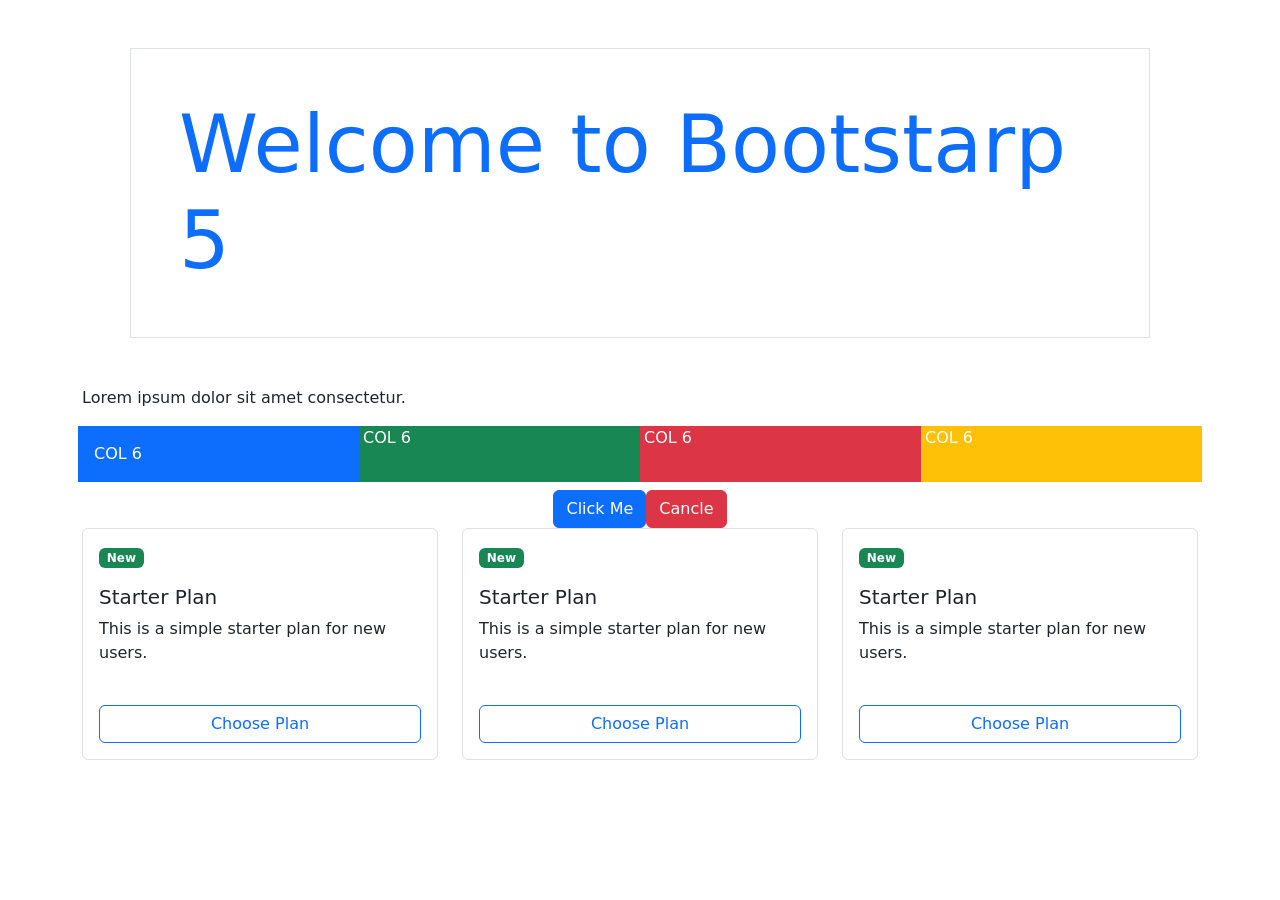
==== bootstrap/index.html @ 9d6a8eee "Add initial Bootstrap 5 HTML template with responsive layout and starter plans" ====
<!doctype html>
<html lang="en">

<head>
  <meta charset="UTF-8" />
  <meta name="viewport" content="width=device-width, initial-scale=1.0" />
  <title>INDEX</title>
  <link href="https://cdn.jsdelivr.net/npm/bootstrap@5.3.8/dist/css/bootstrap.min.css" rel="stylesheet"
    integrity="sha384-sRIl4kxILFvY47J16cr9ZwB07vP4J8+LH7qKQnuqkuIAvNWLzeN8tE5YBujZqJLB" crossorigin="anonymous" />
</head>

<body>
  <div class="container">
    <h1 class="display-1 m-5 p-5 border text-primary">
      Welcome to Bootstarp 5
    </h1>
    <p>Lorem ipsum dolor sit amet consectetur.</p>

    <div class="row g-2">
      <div class="p-3 col-6 col-md-3 bg-primary text-white">COL 6</div>
      <div class="col-6 col-md-3 bg-success text-white">COL 6</div>
      <div class="col-6 col-md-3 bg-danger text-white">COL 6</div>
      <div class="col-6 col-md-3 bg-warning text-white">COL 6</div>
      <div class="col-12 justify-content-center d-flex">
        <button class="btn btn-primary">Click Me</button>
        <button class="btn btn-danger">Cancle</button>
      </div>
    </div>

    <div class="row">
      <div class="col-12 col-md-6 col-lg-4">
        <div class="card border h-100">
          <div class="card-body">
            <span class="badge bg-success">New</span>
            <h2 class="h5 mt-3">Starter Plan</h2>
            <p class="">This is a simple starter plan for new users.</p>
            <img
              src="https://images.unsplash.com/photo-1626808642875-0aa545482dfb?w=700&auto=format&fit=crop&q=60&ixlib=rb-4.1.0&ixid=M3wxMjA3fDB8MHxzZWFyY2h8Mnx8ZnJlZSUyMGltYWdlc3xlbnwwfHwwfHx8MA%3D%3D"
              alt="" class="img-fluid rounded mb-3" />
            <button class="btn btn-outline-primary w-100">Choose Plan</button>
          </div>
        </div>
      </div>
      <div class="col-12 col-md-6 col-lg-4">
        <div class="card border h-100">
          <div class="card-body">
            <span class="badge bg-success">New</span>
            <h2 class="h5 mt-3">Starter Plan</h2>
            <p class="">This is a simple starter plan for new users.</p>
            <img
              src="https://images.unsplash.com/photo-1626808642875-0aa545482dfb?w=700&auto=format&fit=crop&q=60&ixlib=rb-4.1.0&ixid=M3wxMjA3fDB8MHxzZWFyY2h8Mnx8ZnJlZSUyMGltYWdlc3xlbnwwfHwwfHx8MA%3D%3D"
              alt="" class="img-fluid rounded mb-3" />
            <button class="btn btn-outline-primary w-100">Choose Plan</button>
          </div>
        </div>
      </div>
      <div class="col-12 col-md-6 col-lg-4">
        <div class="card border h-100">
          <div class="card-body">
            <span class="badge bg-success">New</span>
            <h2 class="h5 mt-3">Starter Plan</h2>
            <p class="">This is a simple starter plan for new users.</p>
            <img
              src="https://images.unsplash.com/photo-1626808642875-0aa545482dfb?w=700&auto=format&fit=crop&q=60&ixlib=rb-4.1.0&ixid=M3wxMjA3fDB8MHxzZWFyY2h8Mnx8ZnJlZSUyMGltYWdlc3xlbnwwfHwwfHx8MA%3D%3D"
              alt="" class="img-fluid rounded mb-3" />
            <button class="btn btn-outline-primary w-100">Choose Plan</button>
          </div>
        </div>
      </div>
    </div>



  </div>

  <script src="https://cdn.jsdelivr.net/npm/bootstrap@5.3.8/dist/js/bootstrap.bundle.min.js"
    integrity="sha384-FKyoEForCGlyvwx9Hj09JcYn3nv7wiPVlz7YYwJrWVcXK/BmnVDxM+D2scQbITxI"
    crossorigin="anonymous"></script>
</body>

</html>
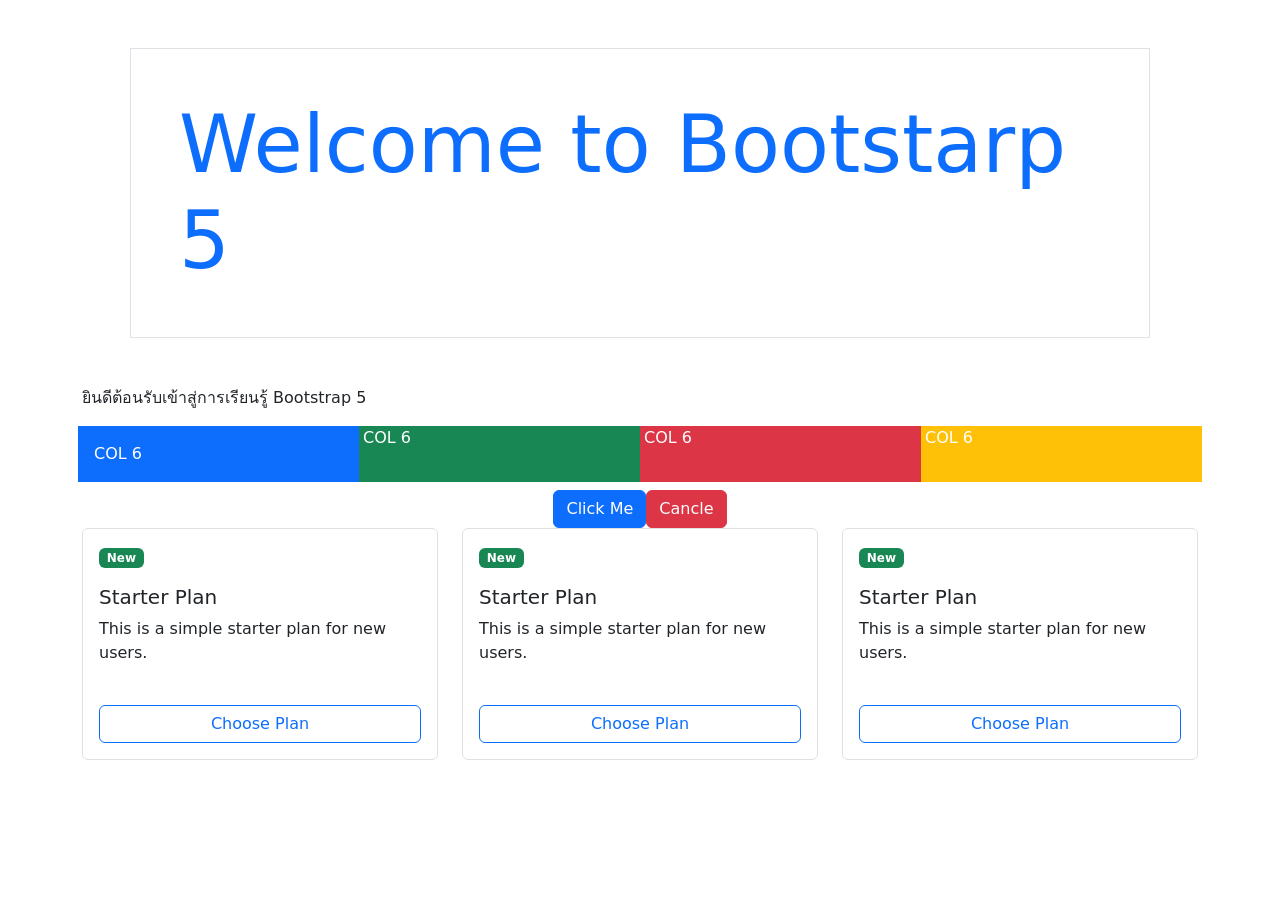
==== commit 29e18950: "Update welcome message to include Thai greeting for Bootstrap 5 learning" ====
--- a/bootstrap/index.html
+++ b/bootstrap/index.html
@@ -14,7 +14,7 @@
     <h1 class="display-1 m-5 p-5 border text-primary">
       Welcome to Bootstarp 5
     </h1>
-    <p>Lorem ipsum dolor sit amet consectetur.</p>
+    <p>ยินดีต้อนรับเข้าสู่การเรียนรู้ Bootstrap 5</p>
 
     <div class="row g-2">
       <div class="p-3 col-6 col-md-3 bg-primary text-white">COL 6</div>
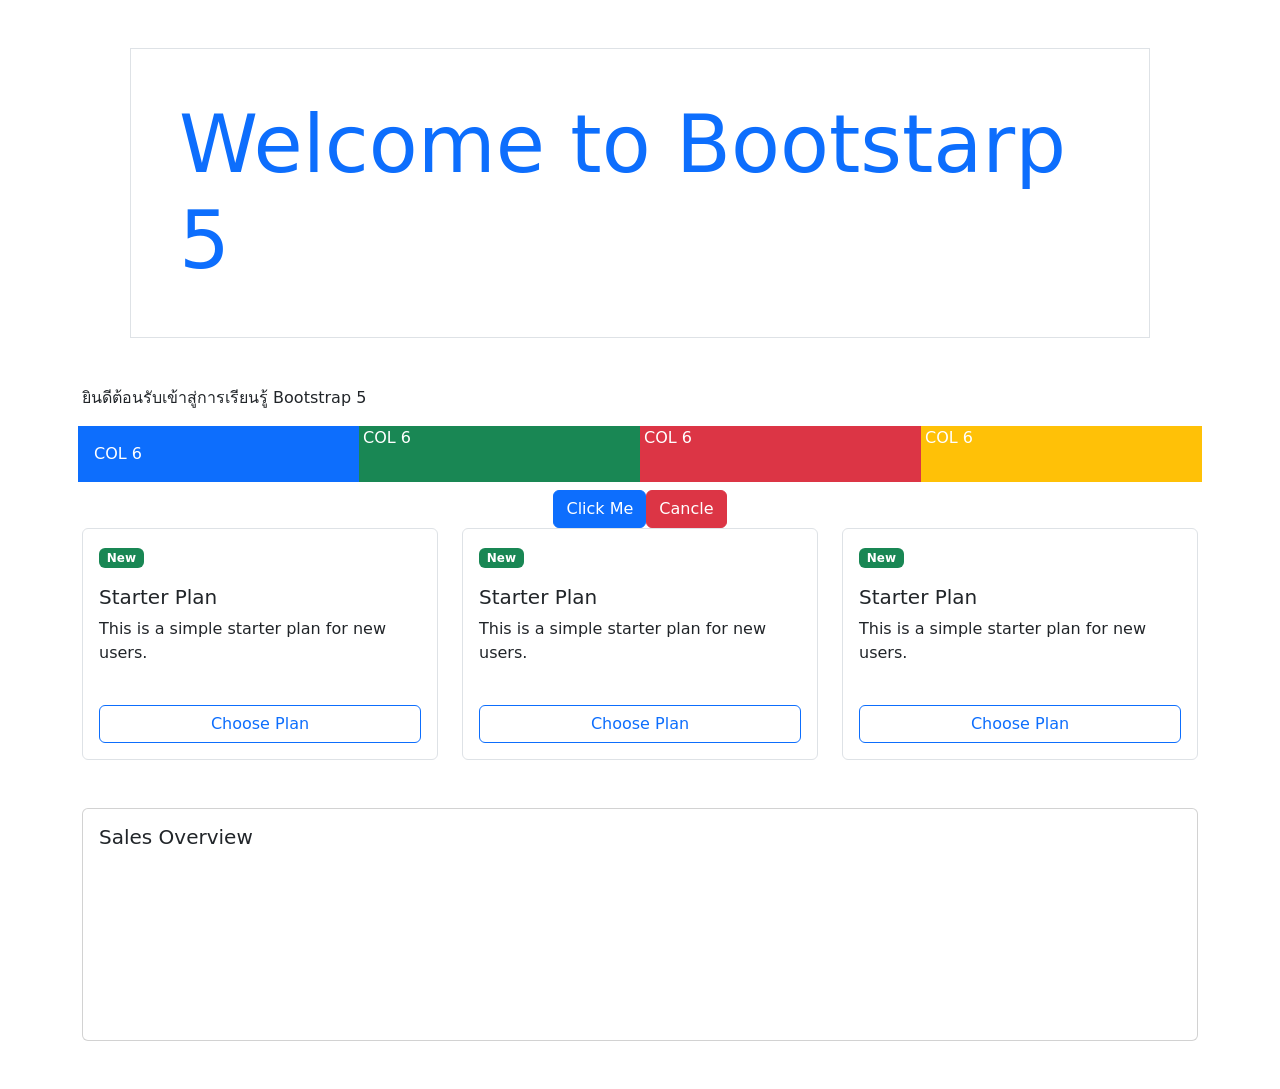
==== commit f8b86d94: "Add sales overview chart to index.html with Chart.js integration" ====
--- a/bootstrap/index.html
+++ b/bootstrap/index.html
@@ -69,9 +69,44 @@
       </div>
     </div>
 
-
+    <div class="row my-5">
+      <div class="col-12">
+        <div class="card">
+          <div class="card-body" style="min-height:160px;">
+              <h3 class="h5">Sales Overview</h3>
+              <canvas id="myChart" style="height:160px;" aria-label="Sales chart" role="img"></canvas>
+            </div>
+        </div>
+      </div>
+    </div>
 
   </div>
+
+  <script src="https://cdn.jsdelivr.net/npm/chart.js"></script>
+  <script>
+    const ctx = document.getElementById('myChart').getContext('2d');
+    new Chart(ctx, {
+      type: 'bar',
+      data: {
+        labels: ['Jan','Feb','Mar','Apr','May','Jun','Jul'],
+        datasets: [{
+          label: 'Sales',
+          data: [12,19,3,5,2,3,9],
+          backgroundColor: 'rgba(54, 162, 235, 0.8)',
+          borderColor: 'rgba(54, 162, 235, 1)',
+          borderWidth: 1
+        }]
+      },
+      options: {
+        responsive: true,
+        maintainAspectRatio: true,
+        animation: false,
+        scales: {
+          y: { beginAtZero: true }
+        }
+      }
+    });
+  </script>
 
   <script src="https://cdn.jsdelivr.net/npm/bootstrap@5.3.8/dist/js/bootstrap.bundle.min.js"
     integrity="sha384-FKyoEForCGlyvwx9Hj09JcYn3nv7wiPVlz7YYwJrWVcXK/BmnVDxM+D2scQbITxI"
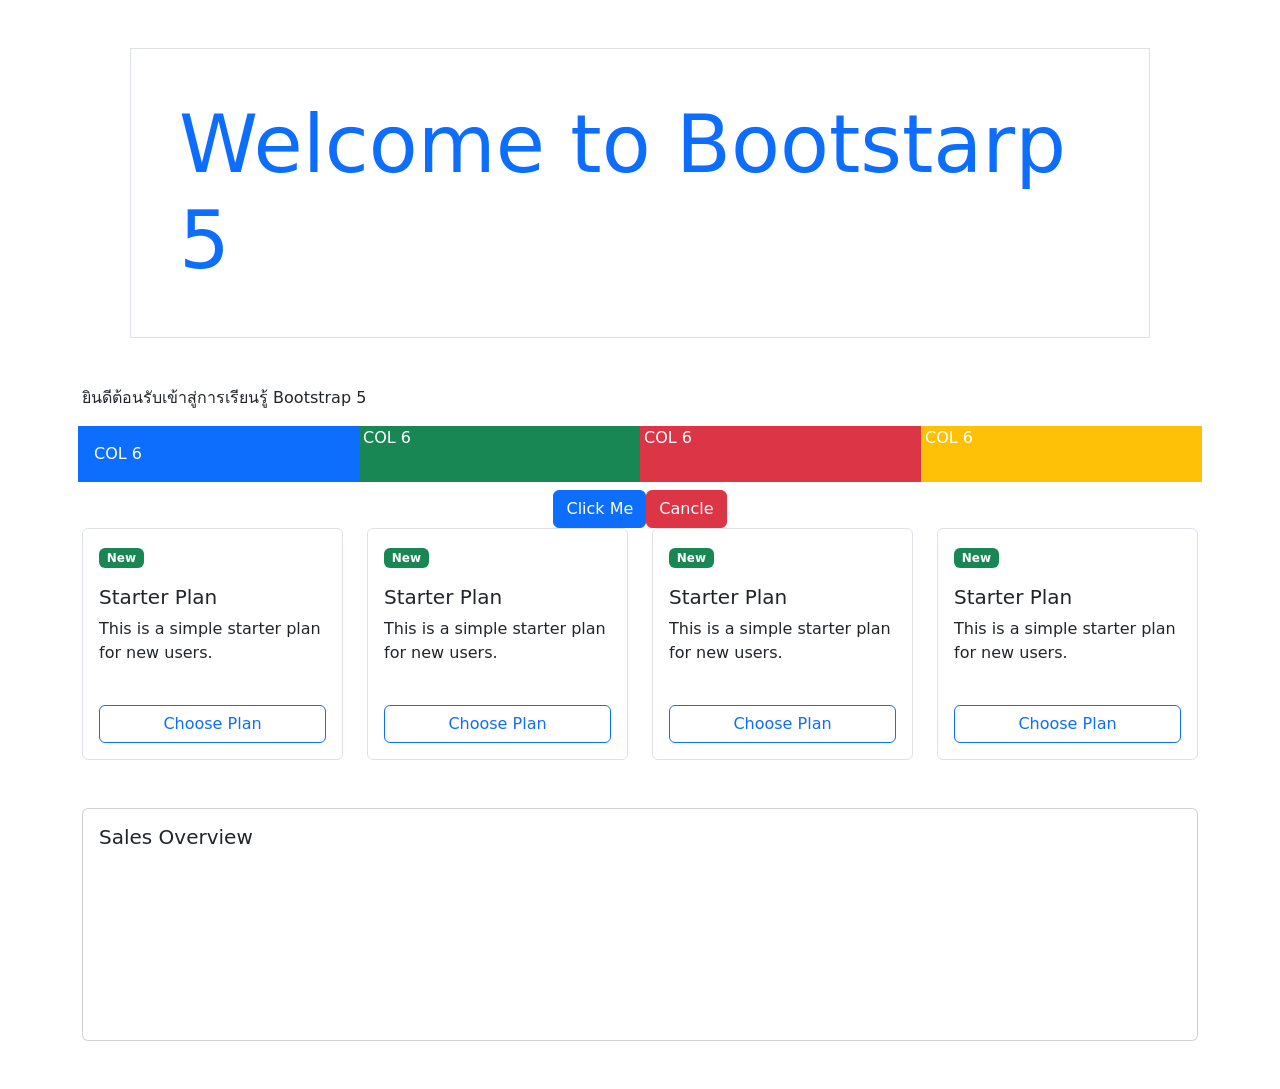
==== commit 090668c5: "Refactor index.html structure for improved readability and organization" ====
--- a/bootstrap/index.html
+++ b/bootstrap/index.html
@@ -2,115 +2,128 @@
 <html lang="en">
 
 <head>
-  <meta charset="UTF-8" />
-  <meta name="viewport" content="width=device-width, initial-scale=1.0" />
-  <title>INDEX</title>
-  <link href="https://cdn.jsdelivr.net/npm/bootstrap@5.3.8/dist/css/bootstrap.min.css" rel="stylesheet"
-    integrity="sha384-sRIl4kxILFvY47J16cr9ZwB07vP4J8+LH7qKQnuqkuIAvNWLzeN8tE5YBujZqJLB" crossorigin="anonymous" />
+    <meta charset="UTF-8" />
+    <meta name="viewport" content="width=device-width, initial-scale=1.0" />
+    <title>INDEX</title>
+    <link href="https://cdn.jsdelivr.net/npm/bootstrap@5.3.8/dist/css/bootstrap.min.css" rel="stylesheet"
+        integrity="sha384-sRIl4kxILFvY47J16cr9ZwB07vP4J8+LH7qKQnuqkuIAvNWLzeN8tE5YBujZqJLB" crossorigin="anonymous" />
 </head>
 
 <body>
-  <div class="container">
-    <h1 class="display-1 m-5 p-5 border text-primary">
-      Welcome to Bootstarp 5
-    </h1>
-    <p>ยินดีต้อนรับเข้าสู่การเรียนรู้ Bootstrap 5</p>
+    <div class="container">
+        <h1 class="display-1 m-5 p-5 border text-primary">
+            Welcome to Bootstarp 5
+        </h1>
+        <p>ยินดีต้อนรับเข้าสู่การเรียนรู้ Bootstrap 5</p>
 
-    <div class="row g-2">
-      <div class="p-3 col-6 col-md-3 bg-primary text-white">COL 6</div>
-      <div class="col-6 col-md-3 bg-success text-white">COL 6</div>
-      <div class="col-6 col-md-3 bg-danger text-white">COL 6</div>
-      <div class="col-6 col-md-3 bg-warning text-white">COL 6</div>
-      <div class="col-12 justify-content-center d-flex">
-        <button class="btn btn-primary">Click Me</button>
-        <button class="btn btn-danger">Cancle</button>
-      </div>
+        <div class="row g-2">
+            <div class="p-3 col-6 col-md-3 bg-primary text-white">COL 6</div>
+            <div class="col-6 col-md-3 bg-success text-white">COL 6</div>
+            <div class="col-6 col-md-3 bg-danger text-white">COL 6</div>
+            <div class="col-6 col-md-3 bg-warning text-white">COL 6</div>
+            <div class="col-12 justify-content-center d-flex">
+                <button class="btn btn-primary">Click Me</button>
+                <button class="btn btn-danger">Cancle</button>
+            </div>
+        </div>
+
+        <div class="row">
+            <div class="col-12 col-md-6 col-lg-3">
+                <div class="card border h-100">
+                    <div class="card-body">
+                        <span class="badge bg-success">New</span>
+                        <h2 class="h5 mt-3">Starter Plan</h2>
+                        <p class="">This is a simple starter plan for new users.</p>
+                        <img src="https://images.unsplash.com/photo-1626808642875-0aa545482dfb?w=700&auto=format&fit=crop&q=60&ixlib=rb-4.1.0&ixid=M3wxMjA3fDB8MHxzZWFyY2h8Mnx8ZnJlZSUyMGltYWdlc3xlbnwwfHwwfHx8MA%3D%3D"
+                            alt="" class="img-fluid rounded mb-3" />
+                        <button class="btn btn-outline-primary w-100">Choose Plan</button>
+                    </div>
+                </div>
+            </div>
+
+            <div class="col-12 col-md-6 col-lg-3">
+                <div class="card border h-100">
+                    <div class="card-body">
+                        <span class="badge bg-success">New</span>
+                        <h2 class="h5 mt-3">Starter Plan</h2>
+                        <p class="">This is a simple starter plan for new users.</p>
+                        <img src="https://images.unsplash.com/photo-1626808642875-0aa545482dfb?w=700&auto=format&fit=crop&q=60&ixlib=rb-4.1.0&ixid=M3wxMjA3fDB8MHxzZWFyY2h8Mnx8ZnJlZSUyMGltYWdlc3xlbnwwfHwwfHx8MA%3D%3D"
+                            alt="" class="img-fluid rounded mb-3" />
+                        <button class="btn btn-outline-primary w-100">Choose Plan</button>
+                    </div>
+                </div>
+            </div>
+
+            <div class="col-12 col-md-6 col-lg-3">
+                <div class="card border h-100">
+                    <div class="card-body">
+                        <span class="badge bg-success">New</span>
+                        <h2 class="h5 mt-3">Starter Plan</h2>
+                        <p class="">This is a simple starter plan for new users.</p>
+                        <img src="https://images.unsplash.com/photo-1626808642875-0aa545482dfb?w=700&auto=format&fit=crop&q=60&ixlib=rb-4.1.0&ixid=M3wxMjA3fDB8MHxzZWFyY2h8Mnx8ZnJlZSUyMGltYWdlc3xlbnwwfHwwfHx8MA%3D%3D"
+                            alt="" class="img-fluid rounded mb-3" />
+                        <button class="btn btn-outline-primary w-100">Choose Plan</button>
+                    </div>
+                </div>
+            </div>
+
+            <div class="col-12 col-md-6 col-lg-3">
+                <div class="card border h-100">
+                    <div class="card-body">
+                        <span class="badge bg-success">New</span>
+                        <h2 class="h5 mt-3">Starter Plan</h2>
+                        <p class="">This is a simple starter plan for new users.</p>
+                        <img src="https://images.unsplash.com/photo-1626808642875-0aa545482dfb?w=700&auto=format&fit=crop&q=60&ixlib=rb-4.1.0&ixid=M3wxMjA3fDB8MHxzZWFyY2h8Mnx8ZnJlZSUyMGltYWdlc3xlbnwwfHwwfHx8MA%3D%3D"
+                            alt="" class="img-fluid rounded mb-3" />
+                        <button class="btn btn-outline-primary w-100">Choose Plan</button>
+                    </div>
+                </div>
+            </div>
+
+        </div>
+
+        <div class="row my-5">
+            <div class="col-12">
+                <div class="card">
+                    <div class="card-body" style="min-height:160px;">
+                        <h3 class="h5">Sales Overview</h3>
+                        <canvas id="myChart" style="height:160px;" aria-label="Sales chart" role="img"></canvas>
+                    </div>
+                </div>
+            </div>
+        </div>
+
     </div>
 
-    <div class="row">
-      <div class="col-12 col-md-6 col-lg-4">
-        <div class="card border h-100">
-          <div class="card-body">
-            <span class="badge bg-success">New</span>
-            <h2 class="h5 mt-3">Starter Plan</h2>
-            <p class="">This is a simple starter plan for new users.</p>
-            <img
-              src="https://images.unsplash.com/photo-1626808642875-0aa545482dfb?w=700&auto=format&fit=crop&q=60&ixlib=rb-4.1.0&ixid=M3wxMjA3fDB8MHxzZWFyY2h8Mnx8ZnJlZSUyMGltYWdlc3xlbnwwfHwwfHx8MA%3D%3D"
-              alt="" class="img-fluid rounded mb-3" />
-            <button class="btn btn-outline-primary w-100">Choose Plan</button>
-          </div>
-        </div>
-      </div>
-      <div class="col-12 col-md-6 col-lg-4">
-        <div class="card border h-100">
-          <div class="card-body">
-            <span class="badge bg-success">New</span>
-            <h2 class="h5 mt-3">Starter Plan</h2>
-            <p class="">This is a simple starter plan for new users.</p>
-            <img
-              src="https://images.unsplash.com/photo-1626808642875-0aa545482dfb?w=700&auto=format&fit=crop&q=60&ixlib=rb-4.1.0&ixid=M3wxMjA3fDB8MHxzZWFyY2h8Mnx8ZnJlZSUyMGltYWdlc3xlbnwwfHwwfHx8MA%3D%3D"
-              alt="" class="img-fluid rounded mb-3" />
-            <button class="btn btn-outline-primary w-100">Choose Plan</button>
-          </div>
-        </div>
-      </div>
-      <div class="col-12 col-md-6 col-lg-4">
-        <div class="card border h-100">
-          <div class="card-body">
-            <span class="badge bg-success">New</span>
-            <h2 class="h5 mt-3">Starter Plan</h2>
-            <p class="">This is a simple starter plan for new users.</p>
-            <img
-              src="https://images.unsplash.com/photo-1626808642875-0aa545482dfb?w=700&auto=format&fit=crop&q=60&ixlib=rb-4.1.0&ixid=M3wxMjA3fDB8MHxzZWFyY2h8Mnx8ZnJlZSUyMGltYWdlc3xlbnwwfHwwfHx8MA%3D%3D"
-              alt="" class="img-fluid rounded mb-3" />
-            <button class="btn btn-outline-primary w-100">Choose Plan</button>
-          </div>
-        </div>
-      </div>
-    </div>
+    <script src="https://cdn.jsdelivr.net/npm/chart.js"></script>
+    <script>
+        const ctx = document.getElementById('myChart').getContext('2d');
+        new Chart(ctx, {
+            type: 'bar',
+            data: {
+                labels: ['Jan', 'Feb', 'Mar', 'Apr', 'May', 'Jun', 'Jul'],
+                datasets: [{
+                    label: 'Sales',
+                    data: [12, 19, 3, 5, 2, 3, 9],
+                    backgroundColor: 'rgba(54, 162, 235, 0.8)',
+                    borderColor: 'rgba(54, 162, 235, 1)',
+                    borderWidth: 1
+                }]
+            },
+            options: {
+                responsive: true,
+                maintainAspectRatio: true,
+                animation: false,
+                scales: {
+                    y: { beginAtZero: true }
+                }
+            }
+        });
+    </script>
 
-    <div class="row my-5">
-      <div class="col-12">
-        <div class="card">
-          <div class="card-body" style="min-height:160px;">
-              <h3 class="h5">Sales Overview</h3>
-              <canvas id="myChart" style="height:160px;" aria-label="Sales chart" role="img"></canvas>
-            </div>
-        </div>
-      </div>
-    </div>
-
-  </div>
-
-  <script src="https://cdn.jsdelivr.net/npm/chart.js"></script>
-  <script>
-    const ctx = document.getElementById('myChart').getContext('2d');
-    new Chart(ctx, {
-      type: 'bar',
-      data: {
-        labels: ['Jan','Feb','Mar','Apr','May','Jun','Jul'],
-        datasets: [{
-          label: 'Sales',
-          data: [12,19,3,5,2,3,9],
-          backgroundColor: 'rgba(54, 162, 235, 0.8)',
-          borderColor: 'rgba(54, 162, 235, 1)',
-          borderWidth: 1
-        }]
-      },
-      options: {
-        responsive: true,
-        maintainAspectRatio: true,
-        animation: false,
-        scales: {
-          y: { beginAtZero: true }
-        }
-      }
-    });
-  </script>
-
-  <script src="https://cdn.jsdelivr.net/npm/bootstrap@5.3.8/dist/js/bootstrap.bundle.min.js"
-    integrity="sha384-FKyoEForCGlyvwx9Hj09JcYn3nv7wiPVlz7YYwJrWVcXK/BmnVDxM+D2scQbITxI"
-    crossorigin="anonymous"></script>
+    <script src="https://cdn.jsdelivr.net/npm/bootstrap@5.3.8/dist/js/bootstrap.bundle.min.js"
+        integrity="sha384-FKyoEForCGlyvwx9Hj09JcYn3nv7wiPVlz7YYwJrWVcXK/BmnVDxM+D2scQbITxI"
+        crossorigin="anonymous"></script>
 </body>
 
 </html>
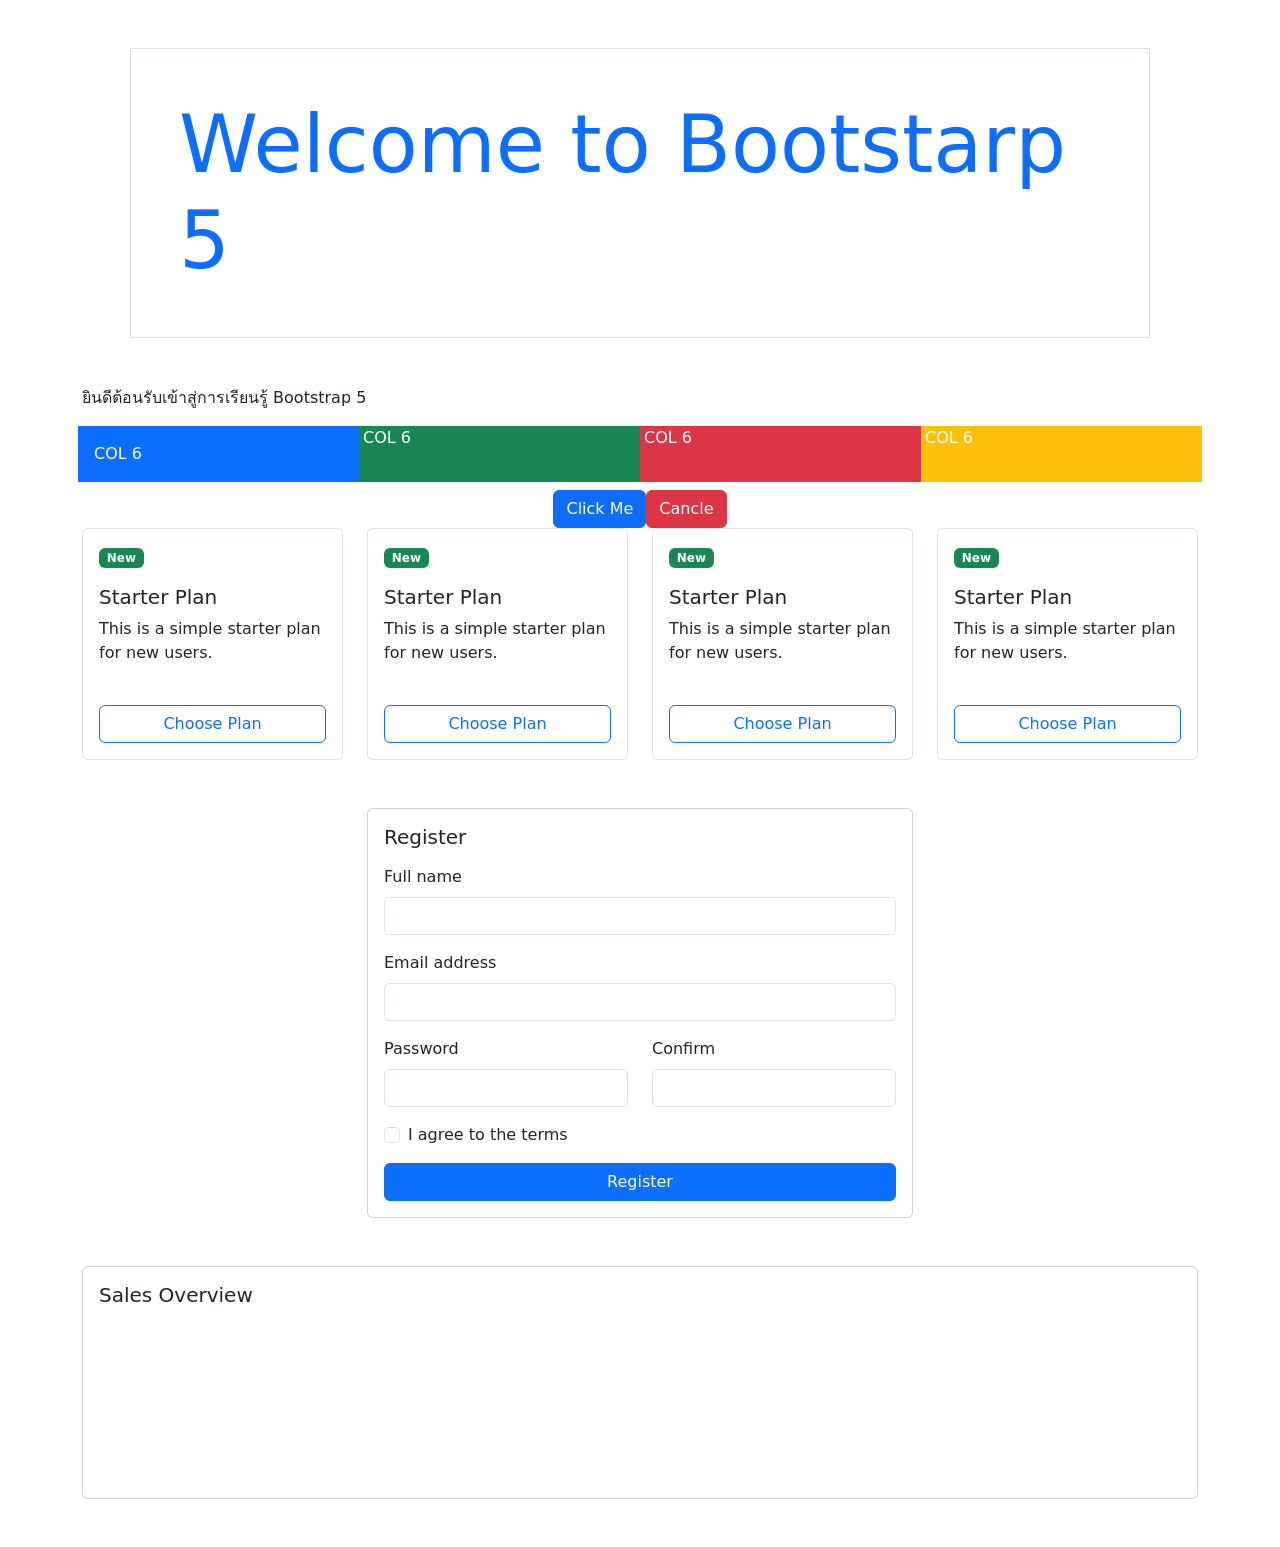
==== commit 0550256e: "Add registration form with validation to index.html" ====
--- a/bootstrap/index.html
+++ b/bootstrap/index.html
@@ -80,6 +80,51 @@
                 </div>
             </div>
 
+        </div>
+
+        <!-- Registration form -->
+        <div class="row my-5">
+            <div class="col-12 col-md-8 col-lg-6 mx-auto">
+                <div class="card">
+                    <div class="card-body">
+                        <h3 class="h5 mb-3">Register</h3>
+                        <form id="registerForm" novalidate>
+                            <div class="mb-3">
+                                <label for="name" class="form-label">Full name</label>
+                                <input type="text" class="form-control" id="name" name="name" required>
+                                <div class="invalid-feedback">Please enter your name.</div>
+                            </div>
+
+                            <div class="mb-3">
+                                <label for="email" class="form-label">Email address</label>
+                                <input type="email" class="form-control" id="email" name="email" required>
+                                <div class="invalid-feedback">Please enter a valid email.</div>
+                            </div>
+
+                            <div class="mb-3 row">
+                                <div class="col">
+                                    <label for="password" class="form-label">Password</label>
+                                    <input type="password" class="form-control" id="password" required minlength="6">
+                                    <div class="invalid-feedback">Please enter a password (min 6 characters).</div>
+                                </div>
+                                <div class="col">
+                                    <label for="confirmPassword" class="form-label">Confirm</label>
+                                    <input type="password" class="form-control" id="confirmPassword" required>
+                                    <div class="invalid-feedback">Passwords must match.</div>
+                                </div>
+                            </div>
+
+                            <div class="mb-3 form-check">
+                                <input type="checkbox" class="form-check-input" id="agree" required>
+                                <label class="form-check-label" for="agree">I agree to the terms</label>
+                                <div class="invalid-feedback">You must agree before registering.</div>
+                            </div>
+
+                            <button type="submit" class="btn btn-primary w-100">Register</button>
+                        </form>
+                    </div>
+                </div>
+            </div>
         </div>
 
         <div class="row my-5">
@@ -121,6 +166,39 @@
         });
     </script>
 
+    <script>
+        (function () {
+            const form = document.getElementById('registerForm');
+            if (!form) return;
+            const pwd = document.getElementById('password');
+            const confirm = document.getElementById('confirmPassword');
+
+            form.addEventListener('submit', function (e) {
+                confirm.classList.remove('is-invalid');
+
+                if (pwd.value !== confirm.value) {
+                    e.preventDefault();
+                    e.stopPropagation();
+                    confirm.classList.add('is-invalid');
+                    form.classList.add('was-validated');
+                    return;
+                }
+
+                if (!form.checkValidity()) {
+                    e.preventDefault();
+                    e.stopPropagation();
+                    form.classList.add('was-validated');
+                    return;
+                }
+
+                e.preventDefault();
+                alert('Registered: ' + document.getElementById('email').value);
+                form.reset();
+                form.classList.remove('was-validated');
+            }, false);
+        })();
+    </script>
+
     <script src="https://cdn.jsdelivr.net/npm/bootstrap@5.3.8/dist/js/bootstrap.bundle.min.js"
         integrity="sha384-FKyoEForCGlyvwx9Hj09JcYn3nv7wiPVlz7YYwJrWVcXK/BmnVDxM+D2scQbITxI"
         crossorigin="anonymous"></script>
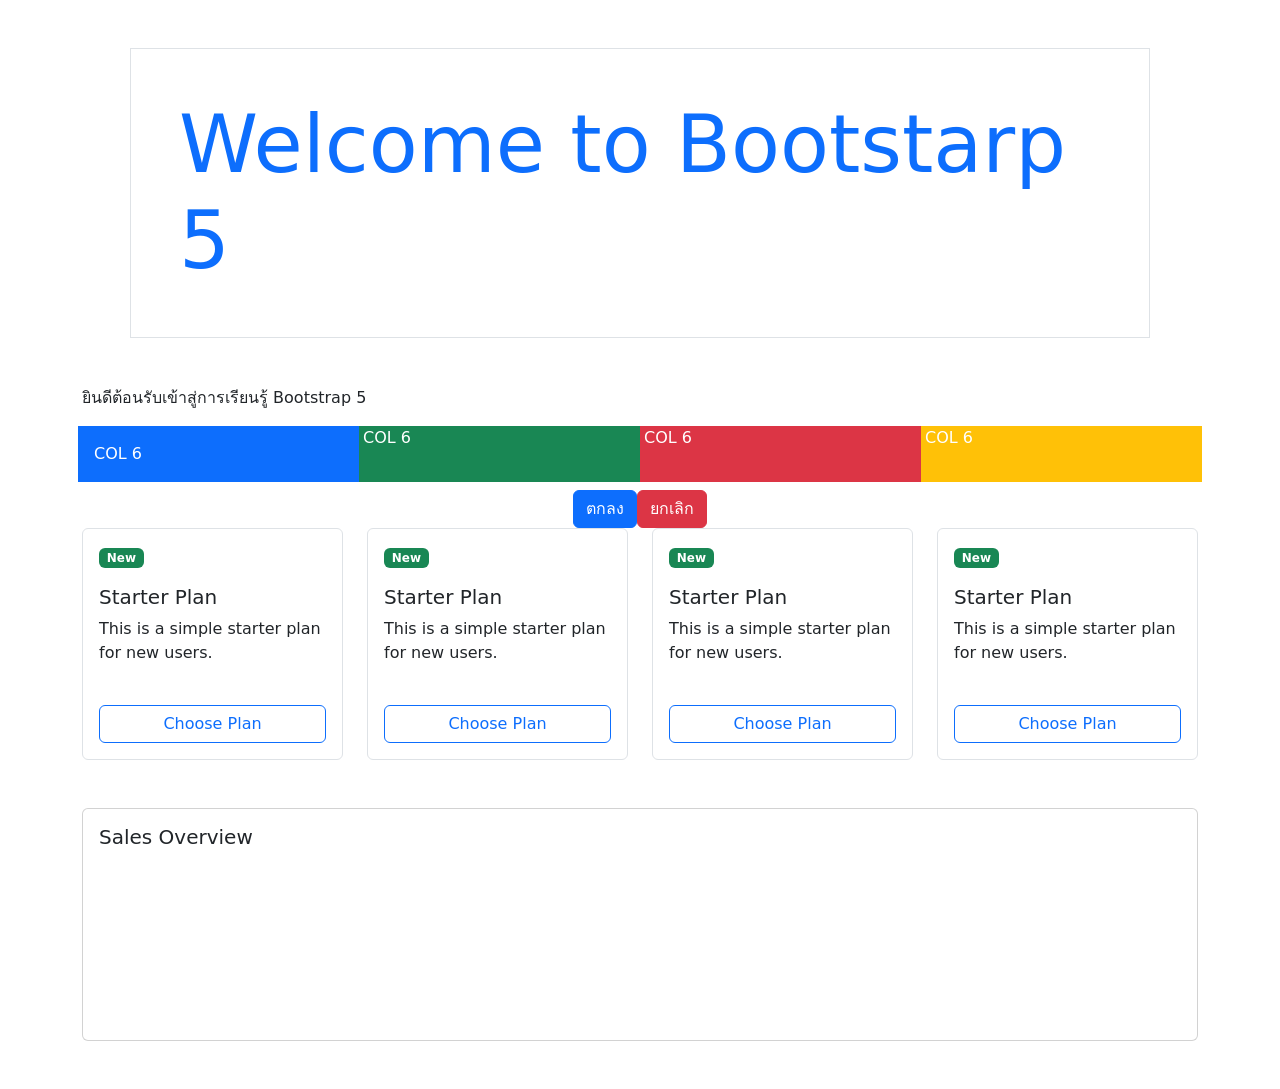
==== commit 8baaac50: "Update button labels to Thai for better localization" ====
--- a/bootstrap/index.html
+++ b/bootstrap/index.html
@@ -22,8 +22,8 @@
             <div class="col-6 col-md-3 bg-danger text-white">COL 6</div>
             <div class="col-6 col-md-3 bg-warning text-white">COL 6</div>
             <div class="col-12 justify-content-center d-flex">
-                <button class="btn btn-primary">Click Me</button>
-                <button class="btn btn-danger">Cancle</button>
+                <button class="btn btn-primary">ตกลง</button>
+                <button class="btn btn-danger">ยกเลิก</button>
             </div>
         </div>
 
@@ -82,51 +82,6 @@
 
         </div>
 
-        <!-- Registration form -->
-        <div class="row my-5">
-            <div class="col-12 col-md-8 col-lg-6 mx-auto">
-                <div class="card">
-                    <div class="card-body">
-                        <h3 class="h5 mb-3">Register</h3>
-                        <form id="registerForm" novalidate>
-                            <div class="mb-3">
-                                <label for="name" class="form-label">Full name</label>
-                                <input type="text" class="form-control" id="name" name="name" required>
-                                <div class="invalid-feedback">Please enter your name.</div>
-                            </div>
-
-                            <div class="mb-3">
-                                <label for="email" class="form-label">Email address</label>
-                                <input type="email" class="form-control" id="email" name="email" required>
-                                <div class="invalid-feedback">Please enter a valid email.</div>
-                            </div>
-
-                            <div class="mb-3 row">
-                                <div class="col">
-                                    <label for="password" class="form-label">Password</label>
-                                    <input type="password" class="form-control" id="password" required minlength="6">
-                                    <div class="invalid-feedback">Please enter a password (min 6 characters).</div>
-                                </div>
-                                <div class="col">
-                                    <label for="confirmPassword" class="form-label">Confirm</label>
-                                    <input type="password" class="form-control" id="confirmPassword" required>
-                                    <div class="invalid-feedback">Passwords must match.</div>
-                                </div>
-                            </div>
-
-                            <div class="mb-3 form-check">
-                                <input type="checkbox" class="form-check-input" id="agree" required>
-                                <label class="form-check-label" for="agree">I agree to the terms</label>
-                                <div class="invalid-feedback">You must agree before registering.</div>
-                            </div>
-
-                            <button type="submit" class="btn btn-primary w-100">Register</button>
-                        </form>
-                    </div>
-                </div>
-            </div>
-        </div>
-
         <div class="row my-5">
             <div class="col-12">
                 <div class="card">
@@ -166,39 +121,6 @@
         });
     </script>
 
-    <script>
-        (function () {
-            const form = document.getElementById('registerForm');
-            if (!form) return;
-            const pwd = document.getElementById('password');
-            const confirm = document.getElementById('confirmPassword');
-
-            form.addEventListener('submit', function (e) {
-                confirm.classList.remove('is-invalid');
-
-                if (pwd.value !== confirm.value) {
-                    e.preventDefault();
-                    e.stopPropagation();
-                    confirm.classList.add('is-invalid');
-                    form.classList.add('was-validated');
-                    return;
-                }
-
-                if (!form.checkValidity()) {
-                    e.preventDefault();
-                    e.stopPropagation();
-                    form.classList.add('was-validated');
-                    return;
-                }
-
-                e.preventDefault();
-                alert('Registered: ' + document.getElementById('email').value);
-                form.reset();
-                form.classList.remove('was-validated');
-            }, false);
-        })();
-    </script>
-
     <script src="https://cdn.jsdelivr.net/npm/bootstrap@5.3.8/dist/js/bootstrap.bundle.min.js"
         integrity="sha384-FKyoEForCGlyvwx9Hj09JcYn3nv7wiPVlz7YYwJrWVcXK/BmnVDxM+D2scQbITxI"
         crossorigin="anonymous"></script>
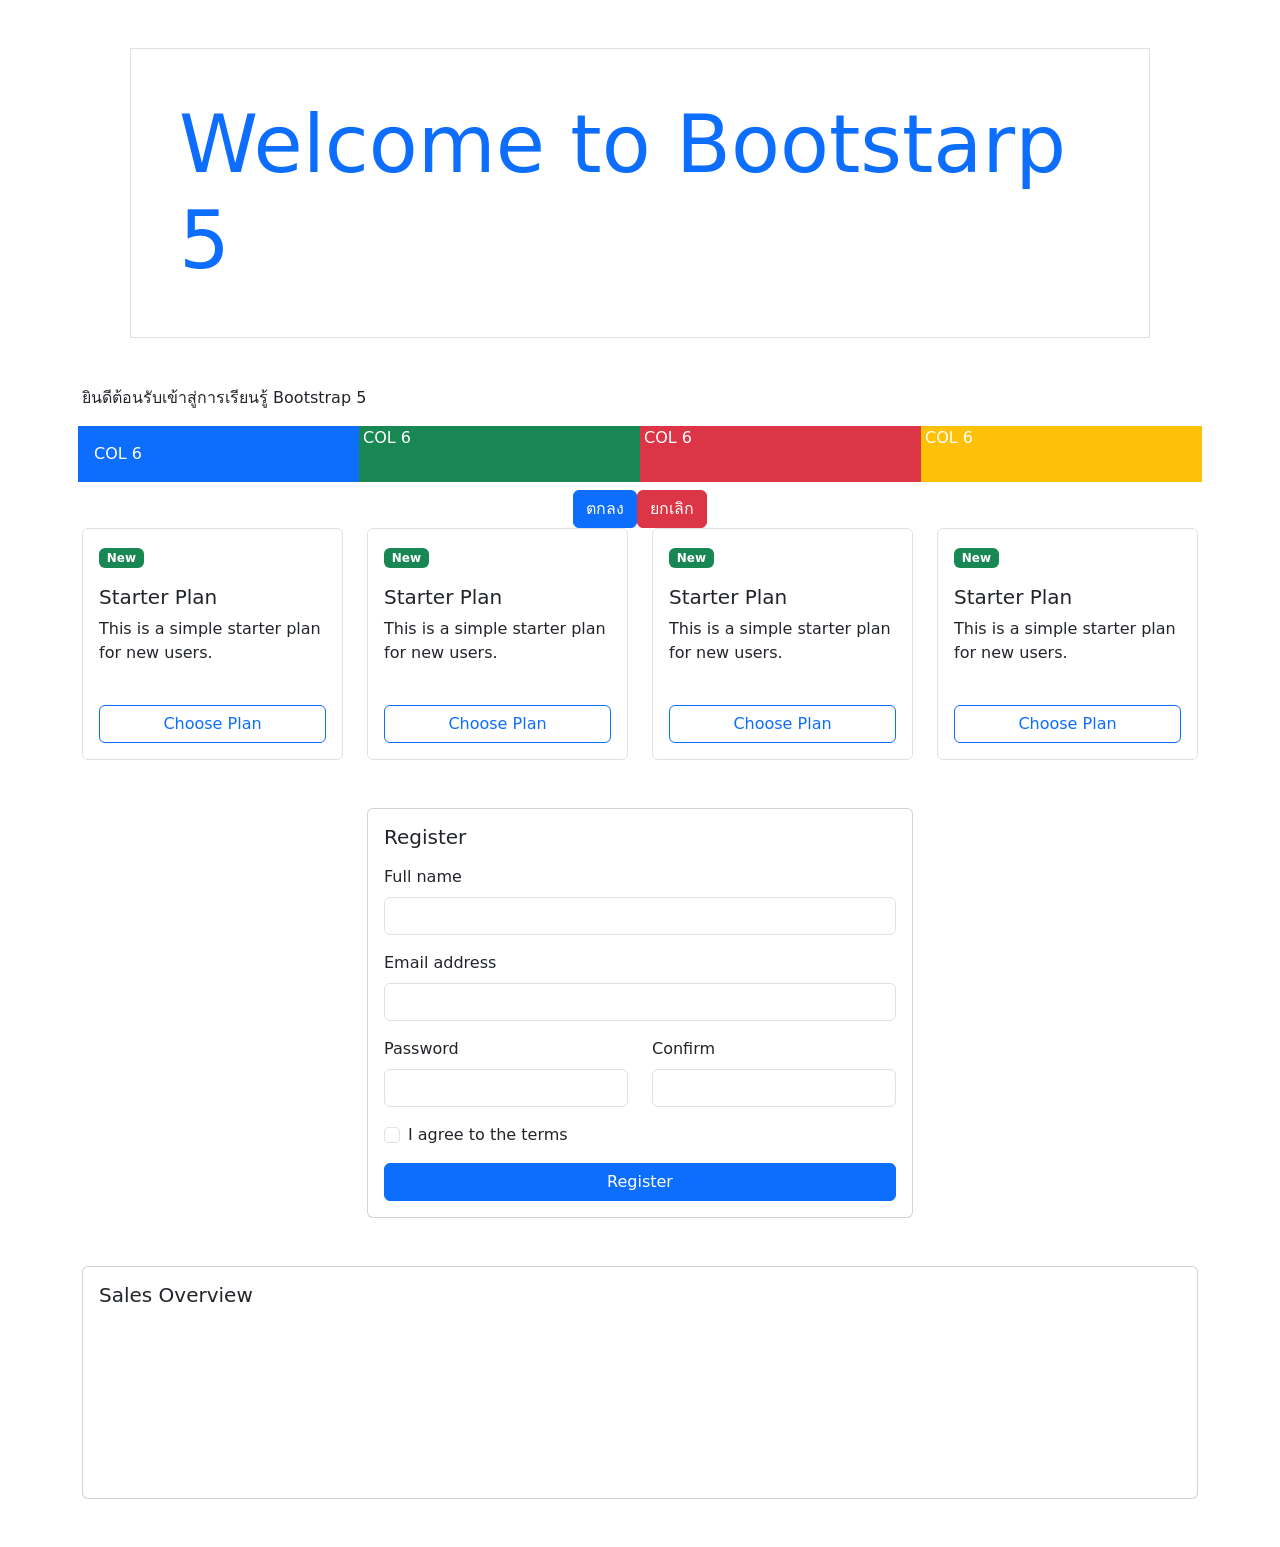
==== commit c9e0080e: "Update button text in index.html to Thai language for localization" ====
--- a/bootstrap/index.html
+++ b/bootstrap/index.html
@@ -80,6 +80,51 @@
                 </div>
             </div>
 
+        </div>
+
+        <!-- Registration form -->
+        <div class="row my-5">
+            <div class="col-12 col-md-8 col-lg-6 mx-auto">
+                <div class="card">
+                    <div class="card-body">
+                        <h3 class="h5 mb-3">Register</h3>
+                        <form id="registerForm" novalidate>
+                            <div class="mb-3">
+                                <label for="name" class="form-label">Full name</label>
+                                <input type="text" class="form-control" id="name" name="name" required>
+                                <div class="invalid-feedback">Please enter your name.</div>
+                            </div>
+
+                            <div class="mb-3">
+                                <label for="email" class="form-label">Email address</label>
+                                <input type="email" class="form-control" id="email" name="email" required>
+                                <div class="invalid-feedback">Please enter a valid email.</div>
+                            </div>
+
+                            <div class="mb-3 row">
+                                <div class="col">
+                                    <label for="password" class="form-label">Password</label>
+                                    <input type="password" class="form-control" id="password" required minlength="6">
+                                    <div class="invalid-feedback">Please enter a password (min 6 characters).</div>
+                                </div>
+                                <div class="col">
+                                    <label for="confirmPassword" class="form-label">Confirm</label>
+                                    <input type="password" class="form-control" id="confirmPassword" required>
+                                    <div class="invalid-feedback">Passwords must match.</div>
+                                </div>
+                            </div>
+
+                            <div class="mb-3 form-check">
+                                <input type="checkbox" class="form-check-input" id="agree" required>
+                                <label class="form-check-label" for="agree">I agree to the terms</label>
+                                <div class="invalid-feedback">You must agree before registering.</div>
+                            </div>
+
+                            <button type="submit" class="btn btn-primary w-100">Register</button>
+                        </form>
+                    </div>
+                </div>
+            </div>
         </div>
 
         <div class="row my-5">
@@ -121,6 +166,39 @@
         });
     </script>
 
+    <script>
+        (function () {
+            const form = document.getElementById('registerForm');
+            if (!form) return;
+            const pwd = document.getElementById('password');
+            const confirm = document.getElementById('confirmPassword');
+
+            form.addEventListener('submit', function (e) {
+                confirm.classList.remove('is-invalid');
+
+                if (pwd.value !== confirm.value) {
+                    e.preventDefault();
+                    e.stopPropagation();
+                    confirm.classList.add('is-invalid');
+                    form.classList.add('was-validated');
+                    return;
+                }
+
+                if (!form.checkValidity()) {
+                    e.preventDefault();
+                    e.stopPropagation();
+                    form.classList.add('was-validated');
+                    return;
+                }
+
+                e.preventDefault();
+                alert('Registered: ' + document.getElementById('email').value);
+                form.reset();
+                form.classList.remove('was-validated');
+            }, false);
+        })();
+    </script>
+
     <script src="https://cdn.jsdelivr.net/npm/bootstrap@5.3.8/dist/js/bootstrap.bundle.min.js"
         integrity="sha384-FKyoEForCGlyvwx9Hj09JcYn3nv7wiPVlz7YYwJrWVcXK/BmnVDxM+D2scQbITxI"
         crossorigin="anonymous"></script>
